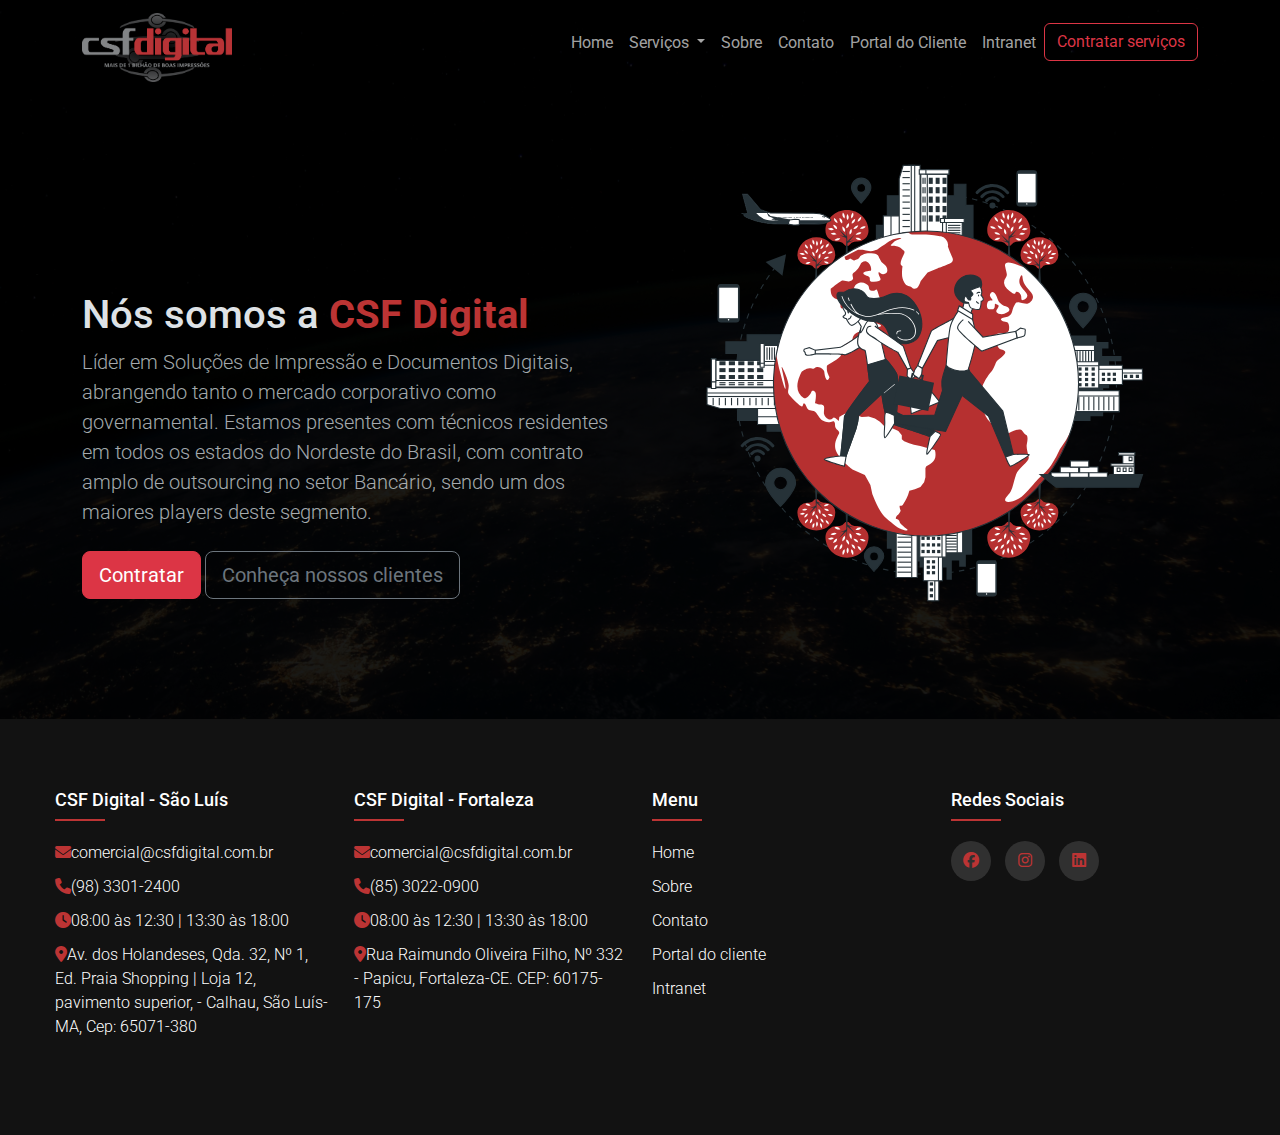
==== index.html @ b8860627 "ultimo commit" ====
<!DOCTYPE html>
<html lang="pt-br" data-bs-theme="dark">
  <head>
    <meta charset="UTF-8" />                                                                                                                                                                                                                                                                                                                                                                                                                                                                                                                                                                                                                                                                                                                                                                                                                                            
    <meta name="viewport" content="width=device-width, initial-scale=1.0" />
    <title>Bootstrap</title>
    <link
      href="https://cdn.jsdelivr.net/npm/bootstrap@5.3.3/dist/css/bootstrap.min.css"
      rel="stylesheet"
      integrity="sha384-QWTKZyjpPEjISv5WaRU9OFeRpok6YctnYmDr5pNlyT2bRjXh0JMhjY6hW+ALEwIH"
      crossorigin="anonymous"
    />
    <link rel="stylesheet" href="./src/css/style.css" />
    <link
      rel="stylesheet"
      href="https://cdnjs.cloudflare.com/ajax/libs/font-awesome/6.5.2/css/all.min.css"
    />
    <link rel="stylesheet" href="https://cdnjs.cloudflare.com/ajax/libs/font-awesome/6.5.2/css/all.min.css">
  </head>

  <body>
    <img  class="bg-img"    src="./src/img/nasa-Q1p7bh3SHj8-unsplash.jpg" alt="bg-img">
    <nav class="navbar navbar-expand-lg  col-12 ">
      <div class="container">
        <!-- Imagem alinhada à esquerda -->
        <a class="navbar-brand" href="./index.html">
          <img
            src="./src/img/logo_black.webp"
            class="img-fluid"
            alt="csf"
            width="150px"
            height="100px"
          />
        </a>
        <button
          class="navbar-toggler"
          type="button"
          data-bs-toggle="collapse"
          data-bs-target="#navbarSupportedContent"
          aria-controls="navbarSupportedContent"
          aria-expanded="false"
          aria-label="Toggle navigation"
        >
          <span class="navbar-toggler-icon"></span>
        </button>
        <!-- Itens de navegação alinhados à direita -->
        <div
          class="collapse navbar-collapse justify-content-end"
          id="navbarSupportedContent"
        >
          <ul class="navbar-nav mb-2 mb-lg-0">
            <li class="nav-item">
              <a class="nav-link " aria-current="page" href="index.html"
                >Home</a
              > 
            </li>
            <li class="nav-item dropdown">
              <a
                class="nav-link dropdown-toggle"
                href="#"
                role="button"
                data-bs-toggle="dropdown"
                aria-expanded="false"
              > 
                Serviços
              </a>
              <ul class="dropdown-menu">
                <li>
                  <a class="dropdown-item" href="./vendaselocacoes.html"
                    >Vendas e Locações</a
                  >
                </li>
                <li>
                  <a class="dropdown-item" href="#">Assistência técnica</a>
                </li>
                <li><a class="dropdown-item" href="#">Processo de GED</a></li>
                <li>
                  <a class="dropdown-item" href="#"
                    >Gerenciamento Impressão e cópia</a
                  >
                </li>
                <li>
                  <a class="dropdown-item" href="#">Impressão com variáveis</a>
                </li>
                <li>
                  <a class="dropdown-item" href="#"
                    >Divisão gráfica (Serviços internos)</a
                  >
                </li>
              </ul>
            </li>
            <li class="nav-item">
              <a class="nav-link" href="#">Sobre</a>
            </li>
            <li class="nav-item">
              <a class="nav-link" href="#">Contato</a>
            </li>
            <li class="nav-item">
              <a
                class="nav-link"
                href="https://psfx.com.br/pws/index.php/pws"
                target="_blank"
                >Portal do Cliente</a
              >
            </li>
            <li class="nav-item">
              <a class="nav-link" href="#">Intranet</a>
            </li>

            <li class="nav-item">
              <button type="button" class="btn btn-outline-danger">
                Contratar serviços
              </button>
            </li>
          </ul>
        </div>
      </div>
    </nav>
    
    <header class="container mt-3" >
      <div class="row">
        <div class="col-12 col-lg-6 order-lg-2">
          <img
            src="./src/img/globalization-animate (1).svg"
            class="img-fluid"
            alt="CSF Digital"
          />
        </div>
        <div class="col-12 col-lg-6 order-lg-1 ml-5">
          <div class="mt-personalizada">
            <h1 class="text-center text-md-start">
              Nós somos a <b><span class="text">CSF Digital</span></b>
            </h1>
          </div>
          <p class="lead text-muted text-md-start text-justify col-12">
            Líder em Soluções de Impressão e Documentos Digitais, abrangendo
            tanto o mercado corporativo como governamental. Estamos presentes
            com técnicos residentes em todos os estados do Nordeste do Brasil,
            com contrato amplo de outsourcing no setor Bancário, sendo um dos
            maiores players deste segmento.
          </p>
          <div class="mt-4 text-center text-md-start mt-personalizada_bottom">
            <button type="button" class="btn btn-danger btn-lg">
              Contratar
            </button>
            <button type="button" class="btn btn-outline-secondary btn-lg">
              Conheça nossos clientes
            </button>
        
        <br>
        <br>
        <br>
        <br>
        <br>
        <br>
        </div>
      </div>
    </header>

    <footer class="footer" >
      <div class="container-footer">
        <div class="row">
          <div class="footer-col"> 
            <h4>CSF Digital - São Luís</h4>
            <ul>
              <li><a href="mailto:comercial@csfdigital.com.br"><i class="fa-solid fa-envelope"></i>comercial@csfdigital.com.br</a></li>
              <li><a href="#"><i class="fa-solid fa-phone"></i>(98) 3301-2400</a></li>
              <li><a href="#"><i class="fa-solid fa-clock"></i>08:00 às 12:30 | 13:30 às 18:00</a></li>
              <li><a href="https://maps.app.goo.gl/wSM857DbcmVR6btE9" target="_blank"><i class="fa-solid fa-location-dot"></i>Av. dos Holandeses, Qda. 32, Nº 1, Ed. Praia Shopping | Loja 12, pavimento superior, - Calhau, São Luís-MA, Cep: 65071-380</a></li>
            </ul>
          </div>
          <div class="footer-col"> 
            <h4>CSF Digital - Fortaleza</h4>
            <ul>
              <li><a href="mailto:comercial@csfdigital.com.br"><i class="fa-solid fa-envelope"></i>comercial@csfdigital.com.br</a></li>
              <li><a href="#"><i class="fa-solid fa-phone"></i>(85) 3022-0900</a></li>
              <li><a href="#"><i class="fa-solid fa-clock"></i>08:00 às 12:30 | 13:30 às 18:00</a></li>
              <li><a href="https://maps.app.goo.gl/uNtnCF7mnA9jyPDcA" target="_blank"><i class="fa-solid fa-location-dot"></i>Rua Raimundo Oliveira Filho, Nº 332 - Papicu, Fortaleza-CE. CEP: 60175-175</a></li>
            </ul>
          </div>
          <div class="footer-col"> 
            <h4>Menu</h4>
            <ul>
              <li><a href="#">Home</a></li>
              <li><a href="#">Sobre</a></li>
              <li><a href="#">Contato</a></li>
              <li><a href="#">Portal do cliente</a></li>
              <li><a href="#">Intranet</a></li>
            </ul>
          </div>
          <div class="footer-col"> 
            <h4>Redes sociais</h4>
            <div class="social-links">
              <a href="https://pt-br.facebook.com/csfdigital/" target="_blank"><i class="fa-brands fa-facebook"></i></a>
              <a href="https://www.instagram.com/csfdigital/" target="_blank"><i class="fa-brands fa-instagram"></i></a>
              <a href="https://br.linkedin.com/company/csfdigital"target="_blank"><i class="fa-brands fa-linkedin"></i></a>

            </div>
           
          </div>

        </div>
      </div>

      <article onclick="backTop();">
        <button class="scrollTop">
        <img src="./src/img/seta-para-cima.png" alt="">
      </button>
  
      </article>
    </footer>
    <script
      src="https://cdn.jsdelivr.net/npm/bootstrap@5.3.3/dist/js/bootstrap.bundle.min.js"
      integrity="sha384-YvpcrYf0tY3lHB60NNkmXc5s9fDVZLESaAA55NDzOxhy9GkcIdslK1eN7N6jIeHz"
      crossorigin="anonymous"
    ></script>
    <script
      src="https://code.jquery.com/jquery-3.3.1.slim.min.js"
      integrity="sha384-q8i/X+965DzO0rT7abK41JStQIAqVgRVzpbzo5smXKp4YfRvH+8abtTE1Pi6jizo"
      crossorigin="anonymous"
    ></script>
    <script
      src="https://cdn.jsdelivr.net/npm/popper.js@1.14.6/dist/umd/popper.min.js"
      integrity="sha384-wHAiFfRlMFy6i5SRaxvfOCifBUQy1xHdJ/yoi7FRNXMRBu5WHdZYu1hA6ZOblgut"
      crossorigin="anonymous"
    ></script>
    <script
      src="https://cdn.jsdelivr.net/npm/bootstrap@4.2.1/dist/js/bootstrap.min.js"
      integrity="sha384-B0UglyR+jN6CkvvICOB2joaf5I4l3gm9GU6Hc1og6Ls7i6U/mkkaduKaBhlAXv9k"
      crossorigin="anonymous"
    ></script>
    <script>
      window.addEventListener('scroll',function(){
        let scroll=document.querySelector('.scrollTop')
          scroll.classList.toggle('active',window.scrollY>450)
      })
      function backTop(){

        window.scrollTo({
          top:0,
          behavior:'smooth'
        })
      }
    </script>

    
   
  </body>
</html>
---- src/css/style.css ----
@import url('https://fonts.googleapis.com/css2?family=Roboto:ital,wght@0,100;0,300;0,400;0,500;0,700;0,900;1,100;1,300;1,400;1,500;1,700;1,900&display=swap');

body {
  overflow-x: hidden;
  font-family: "Roboto", sans-serif;
  line-height: 1.5;
  
  
}



.text {
  color: #bc3434;
}

.text-justify {
  text-align: justify;
}

.mt-personalizada {
  margin-top: 180px;
}

@media screen and (max-width: 982px) {
  .mt-personalizada {
    margin-top: 0px;
  }
}


.nav-link:hover{

  color: #bc3434;
}
*{
  margin: 0;
  padding: 0;
  box-sizing: border-box;
}
.row{
  display: flex;
  flex-wrap: wrap;
}
.container-footer{
  max-width: 1170px;
  
  margin: auto;
}
ul{
  list-style: none;
}
.footer{
  background-color: #121212;
  padding: 70px 0;
}
.footer-col{
  width: 25%;
  
  
}
.footer-col h4{
  font-size: 18px;
  color: #ffffff;
  text-transform: capitalize;
  margin-bottom:30px ;
  font-weight: 500;
  position: relative;
 
}

.footer-col h4::before{
 content: '';
 position: absolute;
 left: 0;
 bottom: -10px;
 background-color: #bc3434;
 height: 2px;
 box-sizing: border-box;
 width: 50px;
}
.footer-col ul li:not(:last-child){
  margin: bottom 10px; ;

}
  ul{
    padding: 0px;
    
  }
.footer-col ul li a{
  font-size: 16px;
  
  color: #bc3434;
  text-decoration: none;
  font-weight: 300;
  color: #ffffff;
  display: block;
  transition: all 0.3s ease;
  
}
.footer-col ul li a:hover{
  color: #bc3434;
  padding-left: 10px;
}
i{
  color: #bc3434;
}
li{
  padding: 0 0 10px 0;
}

.footer-col .social-links a{
display: inline-block;
height: 40px;
width: 40px;
background-color: rgba(255, 255, 255, 0.13);
margin:0 10px 10px 0;
text-align: center;
line-height: 40px;
border-radius: 50%;
color: #ffffff ;
transition: all 0.3s ease;
}
a{
  cursor: pointer;
}
.scrollTop{
  outline: none;
  border: 0;
  background-color: #bc3434;
  width: 60px;
  height: 60px;
  padding: 8px;
  border-radius: 50%;
  display: flex;
  align-items: center;
  justify-content: center;
  position: fixed;
  right: 30px;
  bottom: 30px;
  z-index: 999;
  cursor: pointer;
  opacity: 0;
  visibility: hidden;
  transition: all .4s ease;
}
.scrollTop.active{
  opacity: 1;
  visibility: visible;
  
}
.scrollTop img{
  width: 100%;
  
}

.footer-col .social-links a:hover{
    color:#bc3434;
    background-color: whitesmoke;
}

.bg-img{
  height: 108vh;
  width: 100vw;
  object-fit: cover;
  filter: brightness(10%);
  position: absolute;
  top: 0;
  left: 0;
  z-index: -1;
}
@media (max-width:574px){
  .footer-col{
    width: 100%;
  }
  .btn{
    margin-bottom: 15px;
  }
  .bg-img{
    height: 120vh;  
  }
}
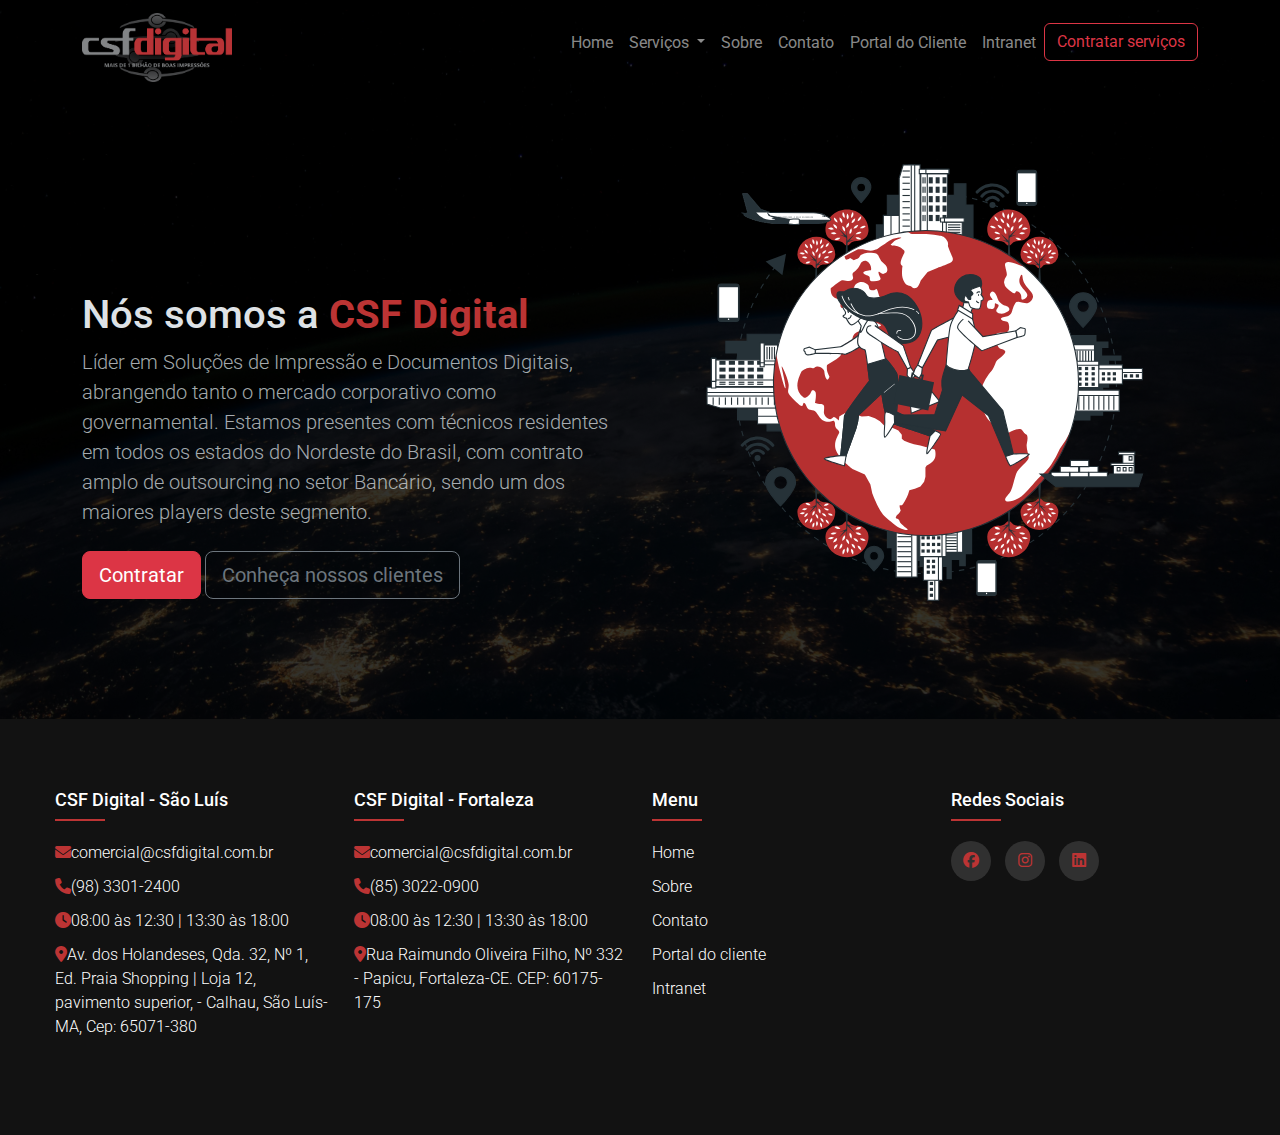
==== commit 293b7b7d: "ultimo commit" ====
--- a/index.html
+++ b/index.html
@@ -20,7 +20,7 @@
 
   <body>
     <img  class="bg-img"    src="./src/img/nasa-Q1p7bh3SHj8-unsplash.jpg" alt="bg-img">
-    <nav class="navbar navbar-expand-lg  col-12 ">
+    <nav class="navbar navbar-expand-lg navbar-dark col-12 ">
       <div class="container">
         <!-- Imagem alinhada à esquerda -->
         <a class="navbar-brand" href="./index.html">
--- a/src/css/style.css
+++ b/src/css/style.css
@@ -165,7 +165,7 @@
   height: 108vh;
   width: 100vw;
   object-fit: cover;
-  filter: brightness(10%);
+  filter: brightness(20%);
   position: absolute;
   top: 0;
   left: 0;
@@ -179,6 +179,7 @@
     margin-bottom: 15px;
   }
   .bg-img{
-    height: 120vh;  
+    height: 200vh;  
+    width: 115vw;
   }
 }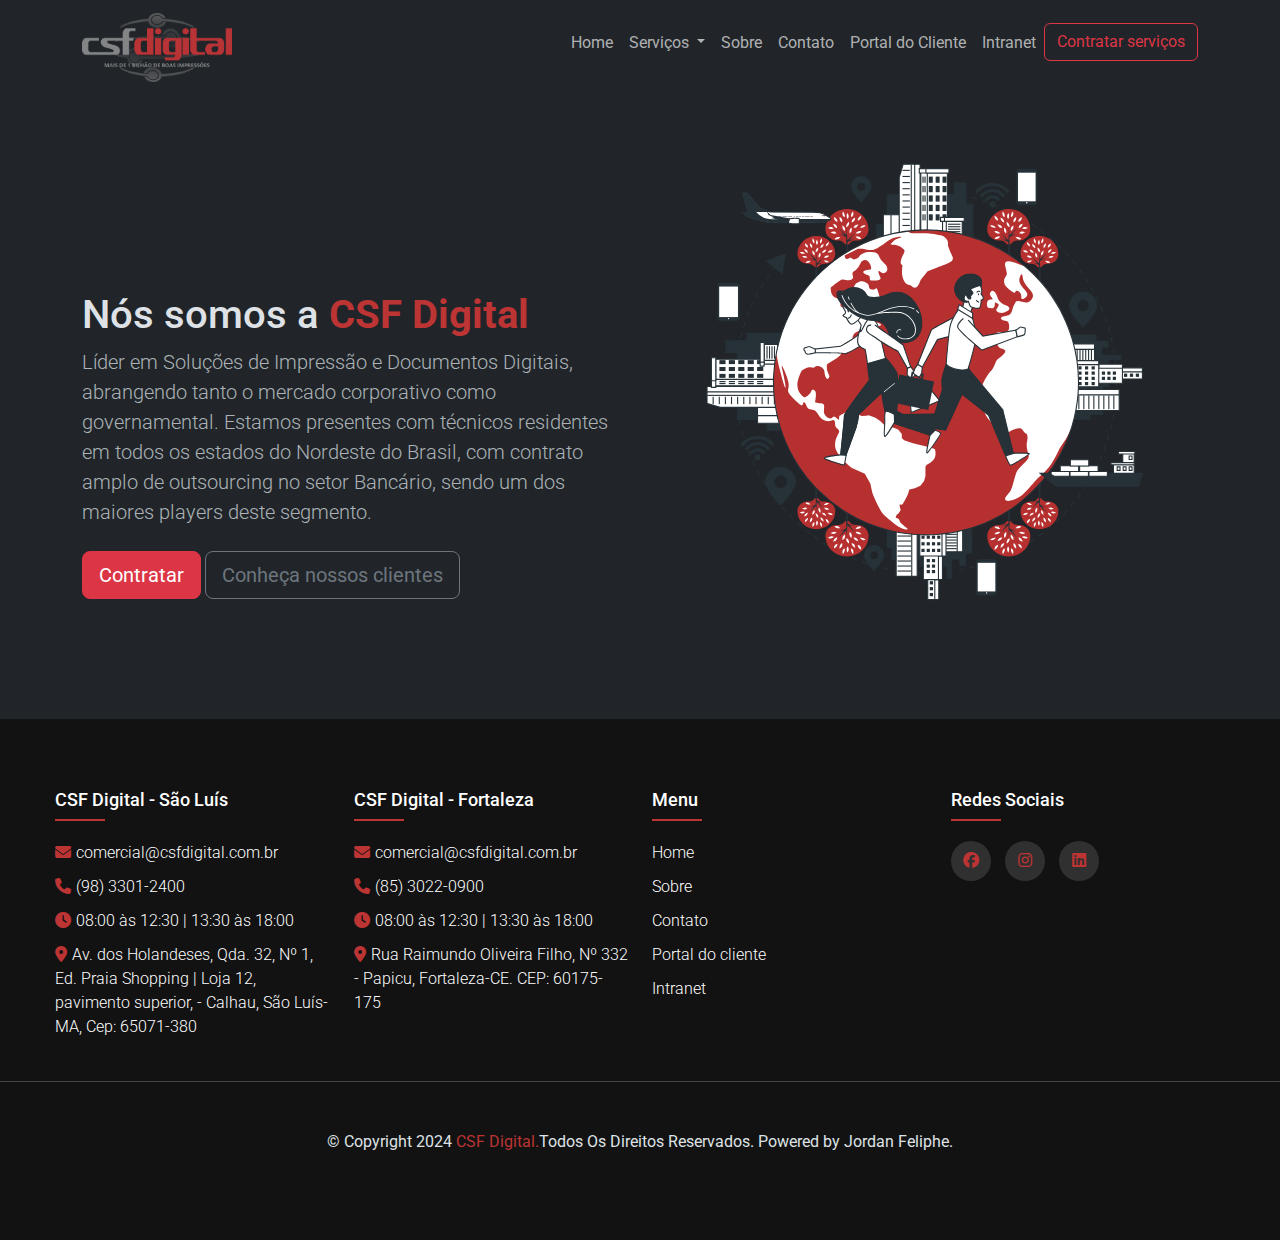
==== commit dd7264ac: "ultimo commit" ====
--- a/index.html
+++ b/index.html
@@ -19,8 +19,8 @@
   </head>
 
   <body>
-    <img  class="bg-img"    src="./src/img/nasa-Q1p7bh3SHj8-unsplash.jpg" alt="bg-img">
-    <nav class="navbar navbar-expand-lg navbar-dark col-12 ">
+  <!----  <img  class="bg-img"    src="./src/img/nasa-Q1p7bh3SHj8-unsplash.jpg" alt="bg-img"> -->
+    <nav class="navbar navbar-expand-lg  col-12 ">
       <div class="container">
         <!-- Imagem alinhada à esquerda -->
         <a class="navbar-brand" href="./index.html">
@@ -191,9 +191,9 @@
           <div class="footer-col"> 
             <h4>Redes sociais</h4>
             <div class="social-links">
-              <a href="https://pt-br.facebook.com/csfdigital/" target="_blank"><i class="fa-brands fa-facebook"></i></a>
-              <a href="https://www.instagram.com/csfdigital/" target="_blank"><i class="fa-brands fa-instagram"></i></a>
-              <a href="https://br.linkedin.com/company/csfdigital"target="_blank"><i class="fa-brands fa-linkedin"></i></a>
+              <a href="https://pt-br.facebook.com/csfdigital/" target="_blank"><i class="fa-brands fa-facebook" id="social-icons"></i></a>
+              <a href="https://www.instagram.com/csfdigital/" target="_blank"><i class="fa-brands fa-instagram"id="social-icons"></i></a>
+              <a href="https://br.linkedin.com/company/csfdigital"target="_blank"><i class="fa-brands fa-linkedin"id="social-icons"></i></a>
 
             </div>
            
@@ -208,7 +208,12 @@
       </button>
   
       </article>
+      <hr>
+      <div class="text-center mt-5" id="copyright">
+        <p>&copy; Copyright 2024 <a href="./index.html">CSF Digital.</a>Todos Os Direitos Reservados. Powered by Jordan Feliphe.</p>
+      </div>
     </footer>
+    
     <script
       src="https://cdn.jsdelivr.net/npm/bootstrap@5.3.3/dist/js/bootstrap.bundle.min.js"
       integrity="sha384-YvpcrYf0tY3lHB60NNkmXc5s9fDVZLESaAA55NDzOxhy9GkcIdslK1eN7N6jIeHz"
--- a/src/css/style.css
+++ b/src/css/style.css
@@ -1,16 +1,10 @@
-
-
-@import url('https://fonts.googleapis.com/css2?family=Roboto:ital,wght@0,100;0,300;0,400;0,500;0,700;0,900;1,100;1,300;1,400;1,500;1,700;1,900&display=swap');
+@import url("https://fonts.googleapis.com/css2?family=Roboto:ital,wght@0,100;0,300;0,400;0,500;0,700;0,900;1,100;1,300;1,400;1,500;1,700;1,900&display=swap");
 
 body {
   overflow-x: hidden;
   font-family: "Roboto", sans-serif;
   line-height: 1.5;
-  
-  
 }
-
-
 
 .text {
   color: #bc3434;
@@ -30,103 +24,98 @@
   }
 }
 
-
-.nav-link:hover{
-
+.nav-link:hover {
   color: #bc3434;
 }
-*{
+* {
   margin: 0;
   padding: 0;
   box-sizing: border-box;
 }
-.row{
+.row {
   display: flex;
   flex-wrap: wrap;
 }
-.container-footer{
+.container-footer {
   max-width: 1170px;
-  
   margin: auto;
 }
-ul{
+ul {
   list-style: none;
 }
-.footer{
+.footer {
   background-color: #121212;
   padding: 70px 0;
 }
-.footer-col{
+.footer-col {
   width: 25%;
-  
-  
 }
-.footer-col h4{
+.footer-col h4 {
   font-size: 18px;
   color: #ffffff;
   text-transform: capitalize;
-  margin-bottom:30px ;
+  margin-bottom: 30px;
   font-weight: 500;
   position: relative;
- 
 }
 
-.footer-col h4::before{
- content: '';
- position: absolute;
- left: 0;
- bottom: -10px;
- background-color: #bc3434;
- height: 2px;
- box-sizing: border-box;
- width: 50px;
+.footer-col h4::before {
+  content: "";
+  position: absolute;
+  left: 0;
+  bottom: -10px;
+  background-color: #bc3434;
+  height: 2px;
+  box-sizing: border-box;
+  width: 50px;
 }
-.footer-col ul li:not(:last-child){
-  margin: bottom 10px; ;
+.footer-col ul li:not(:last-child) {
+  margin: bottom 10px;
+}
+ul {
+  padding: 0px;
+}
+.footer-col ul li a {
+  font-size: 16px;
 
-}
-  ul{
-    padding: 0px;
-    
-  }
-.footer-col ul li a{
-  font-size: 16px;
-  
   color: #bc3434;
   text-decoration: none;
   font-weight: 300;
   color: #ffffff;
   display: block;
   transition: all 0.3s ease;
-  
 }
-.footer-col ul li a:hover{
+.footer-col ul li a:hover {
   color: #bc3434;
   padding-left: 10px;
 }
-i{
+i {
   color: #bc3434;
+  margin-right: 5px;
 }
-li{
+#social-icons {
+  margin-right: 0px;
+}
+li {
   padding: 0 0 10px 0;
 }
 
-.footer-col .social-links a{
-display: inline-block;
-height: 40px;
-width: 40px;
-background-color: rgba(255, 255, 255, 0.13);
-margin:0 10px 10px 0;
-text-align: center;
-line-height: 40px;
-border-radius: 50%;
-color: #ffffff ;
-transition: all 0.3s ease;
+.footer-col .social-links a {
+  display: inline-block;
+  height: 40px;
+  width: 40px;
+  background-color: rgba(255, 255, 255, 0.13);
+  margin: 0 10px 10px 0;
+  text-align: center;
+  line-height: 40px;
+  border-radius: 50%;
+  color: #ffffff;
+  transition: all 0.3s ease;
 }
-a{
+a {
   cursor: pointer;
 }
-.scrollTop{
+.scrollTop {
   outline: none;
   border: 0;
   background-color: #bc3434;
@@ -144,25 +133,23 @@
   cursor: pointer;
   opacity: 0;
   visibility: hidden;
-  transition: all .4s ease;
+  transition: all 0.4s ease;
 }
-.scrollTop.active{
+.scrollTop.active {
   opacity: 1;
   visibility: visible;
-  
 }
-.scrollTop img{
+.scrollTop img {
   width: 100%;
-  
 }
 
-.footer-col .social-links a:hover{
-    color:#bc3434;
-    background-color: whitesmoke;
+.footer-col .social-links a:hover {
+  color: #bc3434;
+  background-color: whitesmoke;
 }
 
-.bg-img{
-  height: 108vh;
+#bg-img {
+  height: 100vh;
   width: 100vw;
   object-fit: cover;
   filter: brightness(20%);
@@ -171,15 +158,35 @@
   left: 0;
   z-index: -1;
 }
-@media (max-width:574px){
-  .footer-col{
+#copyright a {
+  color: #bc3434;
+  text-decoration: none;
+}
+@media (max-width: 574px) {
+  body {
+    overflow: hidden;
+  }
+  .footer-col {
     width: 100%;
   }
-  .btn{
+  .btn {
     margin-bottom: 15px;
   }
-  .bg-img{
-    height: 200vh;  
-    width: 115vw;
+  #bg-img {
+    height: 200vh;
+    width: 100%;
   }
-}+}
+
+@media (max-width: 360px) {
+  .footer-col {
+    width: 100%;
+  }
+  .btn {
+    margin-bottom: 15px;
+  }
+  .bg-img {
+    height: 230vh;
+    width: 100%;
+  }
+}
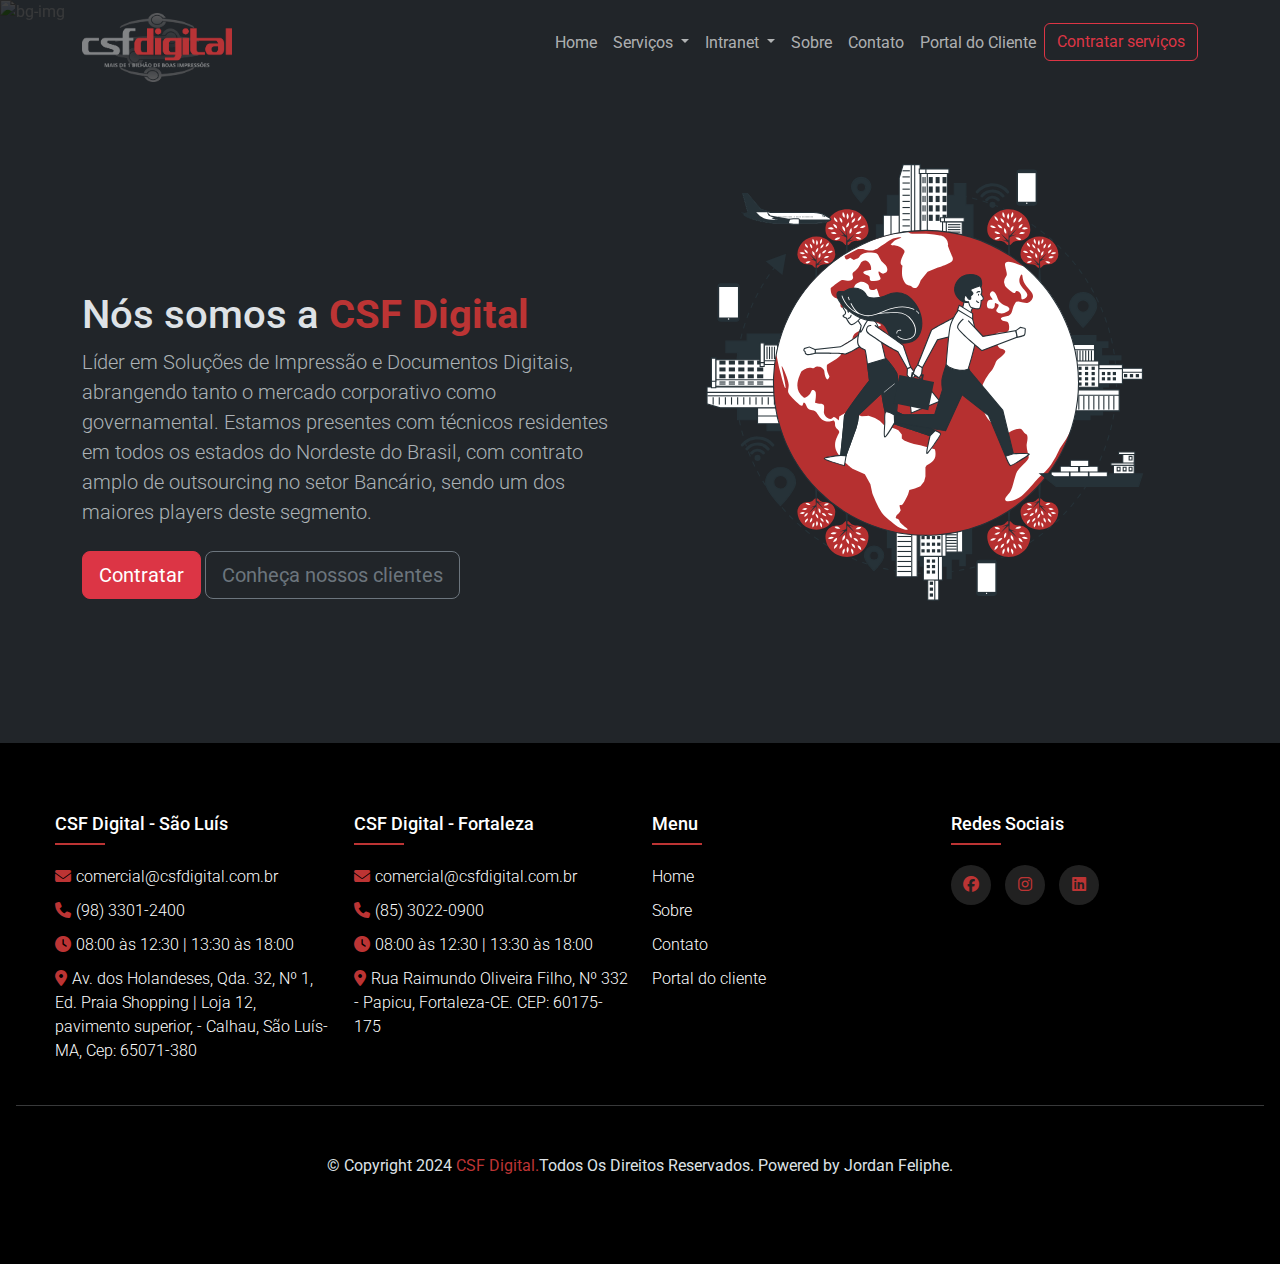
==== commit 35f64f58: "ultimo commit" ====
--- a/index.html
+++ b/index.html
@@ -19,7 +19,7 @@
   </head>
 
   <body>
-  <!----  <img  class="bg-img"    src="./src/img/nasa-Q1p7bh3SHj8-unsplash.jpg" alt="bg-img"> -->
+   <img  class="bg-img"    src="./src/img/3d-digital-landscape-background-with-flowing-grid-with-shallow-focus.webp" alt="bg-img"> 
     <nav class="navbar navbar-expand-lg  col-12 ">
       <div class="container">
         <!-- Imagem alinhada à esquerda -->
@@ -88,6 +88,29 @@
                   >
                 </li>
               </ul>
+              <li class="nav-item dropdown">
+                <a
+                  class="nav-link dropdown-toggle"
+                  href="#"
+                  role="button"
+                  data-bs-toggle="dropdown"
+                  aria-expanded="false"
+                > 
+                  Intranet
+                </a>
+                <ul class="dropdown-menu">
+                  <li>
+                    <a class="dropdown-item" href="https://www.csfdigital.com.br/hesk/" target="_blank"
+                      >Hesk</a
+                    >
+                  </li>
+                  <li>
+                    <a class="dropdown-item" href="http://ws.csfdigital.corp:9292/Account/Login.aspx?ReturnUrl=%2f" target="_blank">Portal de peças e suprimentos</a>
+                  </li>
+                  <li><a class="dropdown-item" href="http://db02.csfdigital.corp:8484/reports/browse/" target="_blank">Report</a></li>
+                 
+                </ul>
+              </li>
             </li>
             <li class="nav-item">
               <a class="nav-link" href="#">Sobre</a>
@@ -103,9 +126,7 @@
                 >Portal do Cliente</a
               >
             </li>
-            <li class="nav-item">
-              <a class="nav-link" href="#">Intranet</a>
-            </li>
+           
 
             <li class="nav-item">
               <button type="button" class="btn btn-outline-danger">
@@ -143,7 +164,7 @@
             <button type="button" class="btn btn-danger btn-lg">
               Contratar
             </button>
-            <button type="button" class="btn btn-outline-secondary btn-lg">
+            <button type="button" class="btn btn-outline-secondary btn-lg" >
               Conheça nossos clientes
             </button>
         
@@ -156,6 +177,20 @@
         </div>
       </div>
     </header>
+    <section id="about" class="about-section-padding">
+      <div class="container">
+        <div class="row">
+          <div class="col-lg-4 col-md-12 col-12">
+            <div class="about-img">
+              <img src="" alt="" class="img-fluid">
+            </div>
+
+          </div>
+        </div>
+      </div>
+
+    </section>
+    
 
     <footer class="footer" >
       <div class="container-footer">
@@ -185,7 +220,7 @@
               <li><a href="#">Sobre</a></li>
               <li><a href="#">Contato</a></li>
               <li><a href="#">Portal do cliente</a></li>
-              <li><a href="#">Intranet</a></li>
+              
             </ul>
           </div>
           <div class="footer-col"> 
@@ -247,8 +282,5 @@
         })
       }
     </script>
-
-    
-   
   </body>
 </html>
--- a/src/css/style.css
+++ b/src/css/style.css
@@ -16,12 +16,6 @@
 
 .mt-personalizada {
   margin-top: 180px;
-}
-
-@media screen and (max-width: 982px) {
-  .mt-personalizada {
-    margin-top: 0px;
-  }
 }
 
 .nav-link:hover {
@@ -44,8 +38,8 @@
   list-style: none;
 }
 .footer {
-  background-color: #121212;
-  padding: 70px 0;
+  background-color: #000000;
+  padding: 70px 16px;
 }
 .footer-col {
   width: 25%;
@@ -148,11 +142,11 @@
   background-color: whitesmoke;
 }
 
-#bg-img {
-  height: 100vh;
+.bg-img {
+  height: 110vh;
   width: 100vw;
   object-fit: cover;
-  filter: brightness(20%);
+  filter: brightness(25%);
   position: absolute;
   top: 0;
   left: 0;
@@ -162,19 +156,23 @@
   color: #bc3434;
   text-decoration: none;
 }
+
+@media screen and (max-width: 982px) {
+  .mt-personalizada {
+    margin-top: 0px;
+  }
+}
+
 @media (max-width: 574px) {
-  body {
-    overflow: hidden;
-  }
   .footer-col {
-    width: 100%;
+    width: 100vw;
   }
   .btn {
     margin-bottom: 15px;
   }
-  #bg-img {
+  .bg-img {
     height: 200vh;
-    width: 100%;
+    width: 100vw;
   }
 }
 
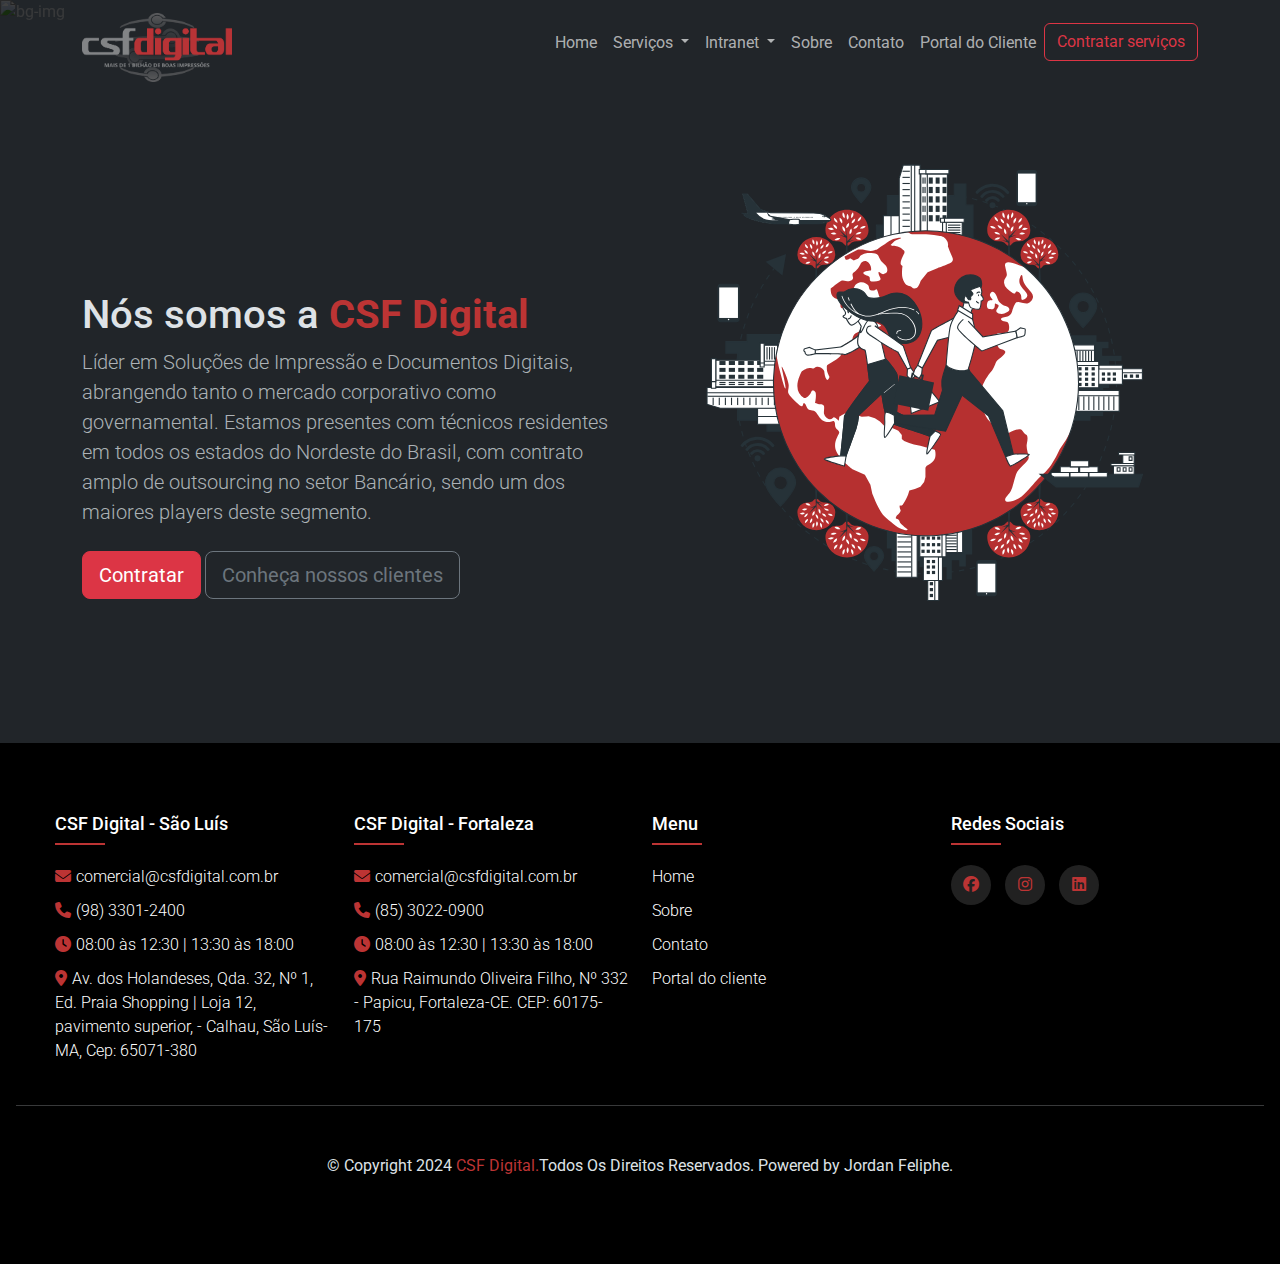
==== commit 0d5dd090: "ultimo commit" ====
--- a/index.html
+++ b/index.html
@@ -3,7 +3,7 @@
   <head>
     <meta charset="UTF-8" />                                                                                                                                                                                                                                                                                                                                                                                                                                                                                                                                                                                                                                                                                                                                                                                                                                            
     <meta name="viewport" content="width=device-width, initial-scale=1.0" />
-    <title>Bootstrap</title>
+    <title>CSF Digital - Soluções de impressão</title>
     <link
       href="https://cdn.jsdelivr.net/npm/bootstrap@5.3.3/dist/css/bootstrap.min.css"
       rel="stylesheet"
@@ -16,9 +16,16 @@
       href="https://cdnjs.cloudflare.com/ajax/libs/font-awesome/6.5.2/css/all.min.css"
     />
     <link rel="stylesheet" href="https://cdnjs.cloudflare.com/ajax/libs/font-awesome/6.5.2/css/all.min.css">
+    <link rel="stylesheet" href="./src/js/scripts.js">
   </head>
 
   <body>
+    <div class="spinner-wrapper">
+      <div class="spinner-border text-light" role="status">
+        <span class="visually-hidden">Loading...</span>
+      </div>
+
+    </div>
    <img  class="bg-img"    src="./src/img/3d-digital-landscape-background-with-flowing-grid-with-shallow-focus.webp" alt="bg-img"> 
     <nav class="navbar navbar-expand-lg  col-12 ">
       <div class="container">
@@ -105,10 +112,13 @@
                     >
                   </li>
                   <li>
-                    <a class="dropdown-item" href="http://ws.csfdigital.corp:9292/Account/Login.aspx?ReturnUrl=%2f" target="_blank">Portal de peças e suprimentos</a>
+                    <a class="dropdown-item" href="http://ws.csfdigital.corp:9292/Account/Login.aspx?ReturnUrl=%2f" target="_blank">PPS (Interno)</a>
                   </li>
-                  <li><a class="dropdown-item" href="http://db02.csfdigital.corp:8484/reports/browse/" target="_blank">Report</a></li>
-                 
+                  <li>
+                    <a class="dropdown-item" href="http://177.19.130.212:9292/Account/Login.aspx?ReturnUrl=%2" target="_blank">PPS (Externo)</a>
+                  </li>
+                  <li><a class="dropdown-item" href="http://db02.csfdigital.corp:8484/reports/browse/" target="_blank">Report(Interno)</a></li>
+                  <li><a class="dropdown-item" href="http://177.19.130.212:8484/reports/browse/" target="_blank">Report(Externo)</a></li>
                 </ul>
               </li>
             </li>
@@ -282,5 +292,17 @@
         })
       }
     </script>
+    <script>
+      const spinnerWrapperEl = document.querySelector(".spinner-wrapper");
+     window.addEventListener('load',() => {
+      spinnerWrapperEl.style.opacity = '0';
+      setTimeout(()=>{
+        spinnerWrapperEl.style.display = 'none'
+      },200);
+     });
+      
+     
+
+    </script>
   </body>
 </html>
--- a/src/css/style.css
+++ b/src/css/style.css
@@ -1,10 +1,30 @@
 @import url("https://fonts.googleapis.com/css2?family=Roboto:ital,wght@0,100;0,300;0,400;0,500;0,700;0,900;1,100;1,300;1,400;1,500;1,700;1,900&display=swap");
-
+* {
+  margin: 0;
+  padding: 0;
+  box-sizing: border-box;
+}
 body {
   overflow-x: hidden;
   font-family: "Roboto", sans-serif;
   line-height: 1.5;
 }
+.spinner-wrapper {
+  background-color: #bc3434;
+  position: fixed;
+  top: 0;
+  width: 100%;
+  height: 100%;
+  z-index: 9999;
+  display: flex;
+  justify-content: center;
+  align-items: center;
+  transition: all 0.2s;
+}
+.spinner-border {
+  width: 100px;
+  height: 100px;
+}
 
 .text {
   color: #bc3434;
@@ -21,11 +41,7 @@
 .nav-link:hover {
   color: #bc3434;
 }
-* {
-  margin: 0;
-  padding: 0;
-  box-sizing: border-box;
-}
+
 .row {
   display: flex;
   flex-wrap: wrap;
@@ -143,7 +159,7 @@
 }
 
 .bg-img {
-  height: 110vh;
+  height: 130vh;
   width: 100vw;
   object-fit: cover;
   filter: brightness(25%);
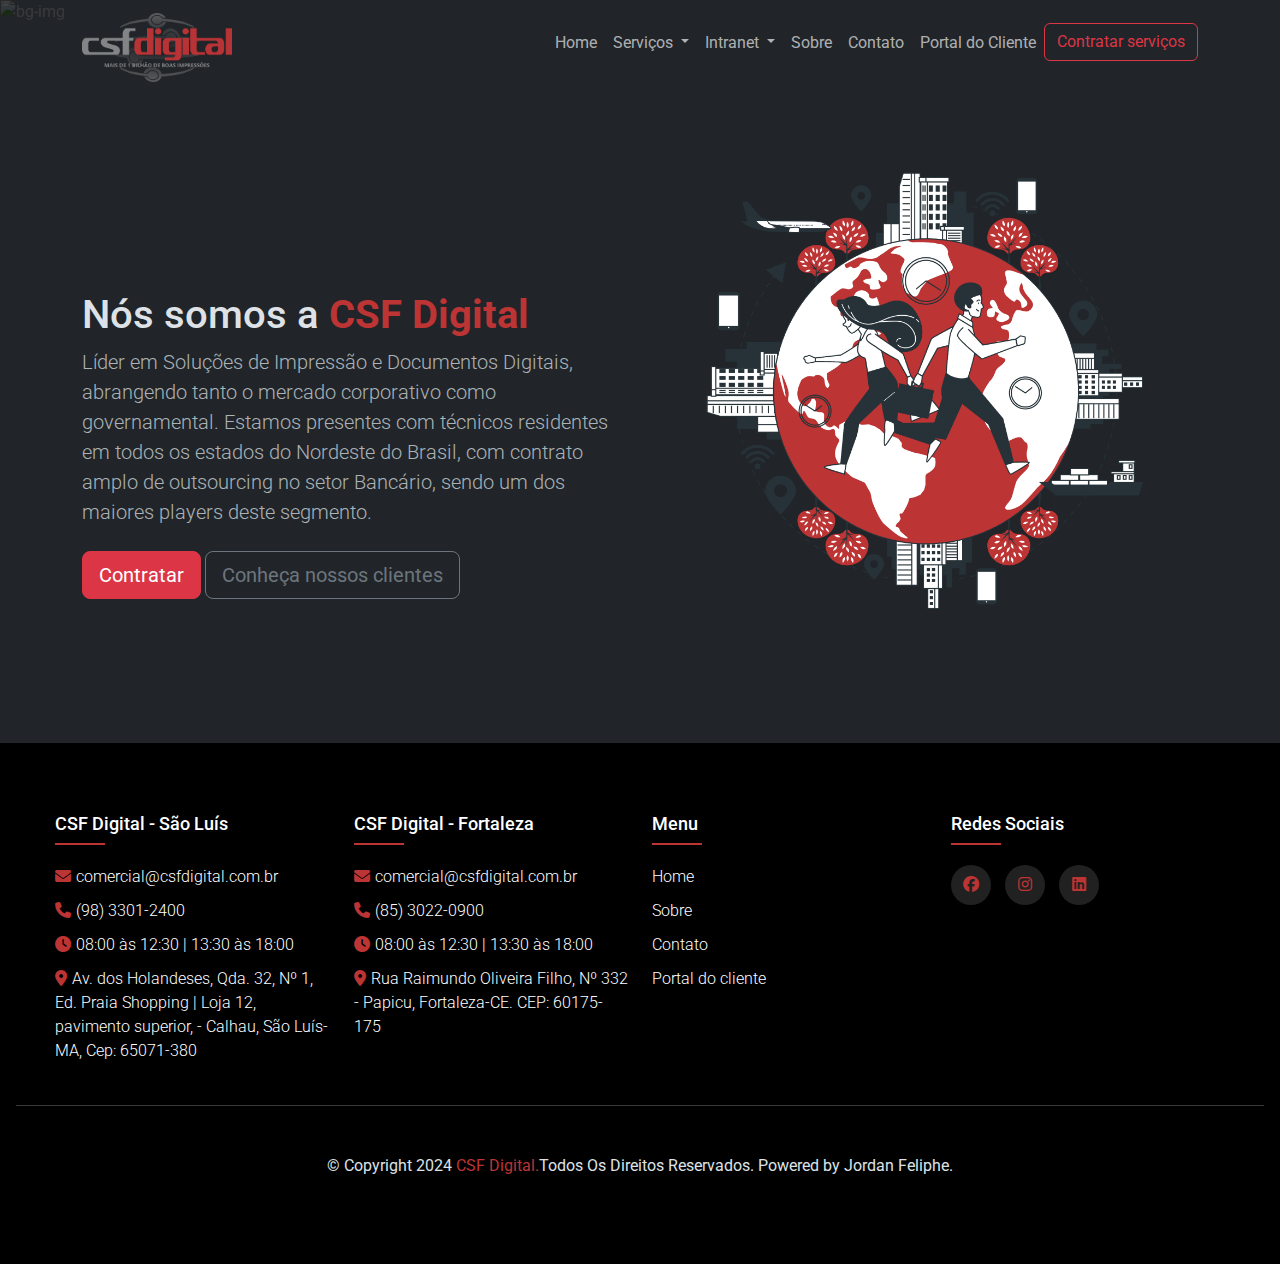
==== commit ce7bad60: "ultimo commit" ====
--- a/index.html
+++ b/index.html
@@ -152,7 +152,7 @@
       <div class="row">
         <div class="col-12 col-lg-6 order-lg-2">
           <img
-            src="./src/img/globalization-animate (1).svg"
+            src="./src/img/Globalization-bro-_1_.webp"
             class="img-fluid"
             alt="CSF Digital"
           />
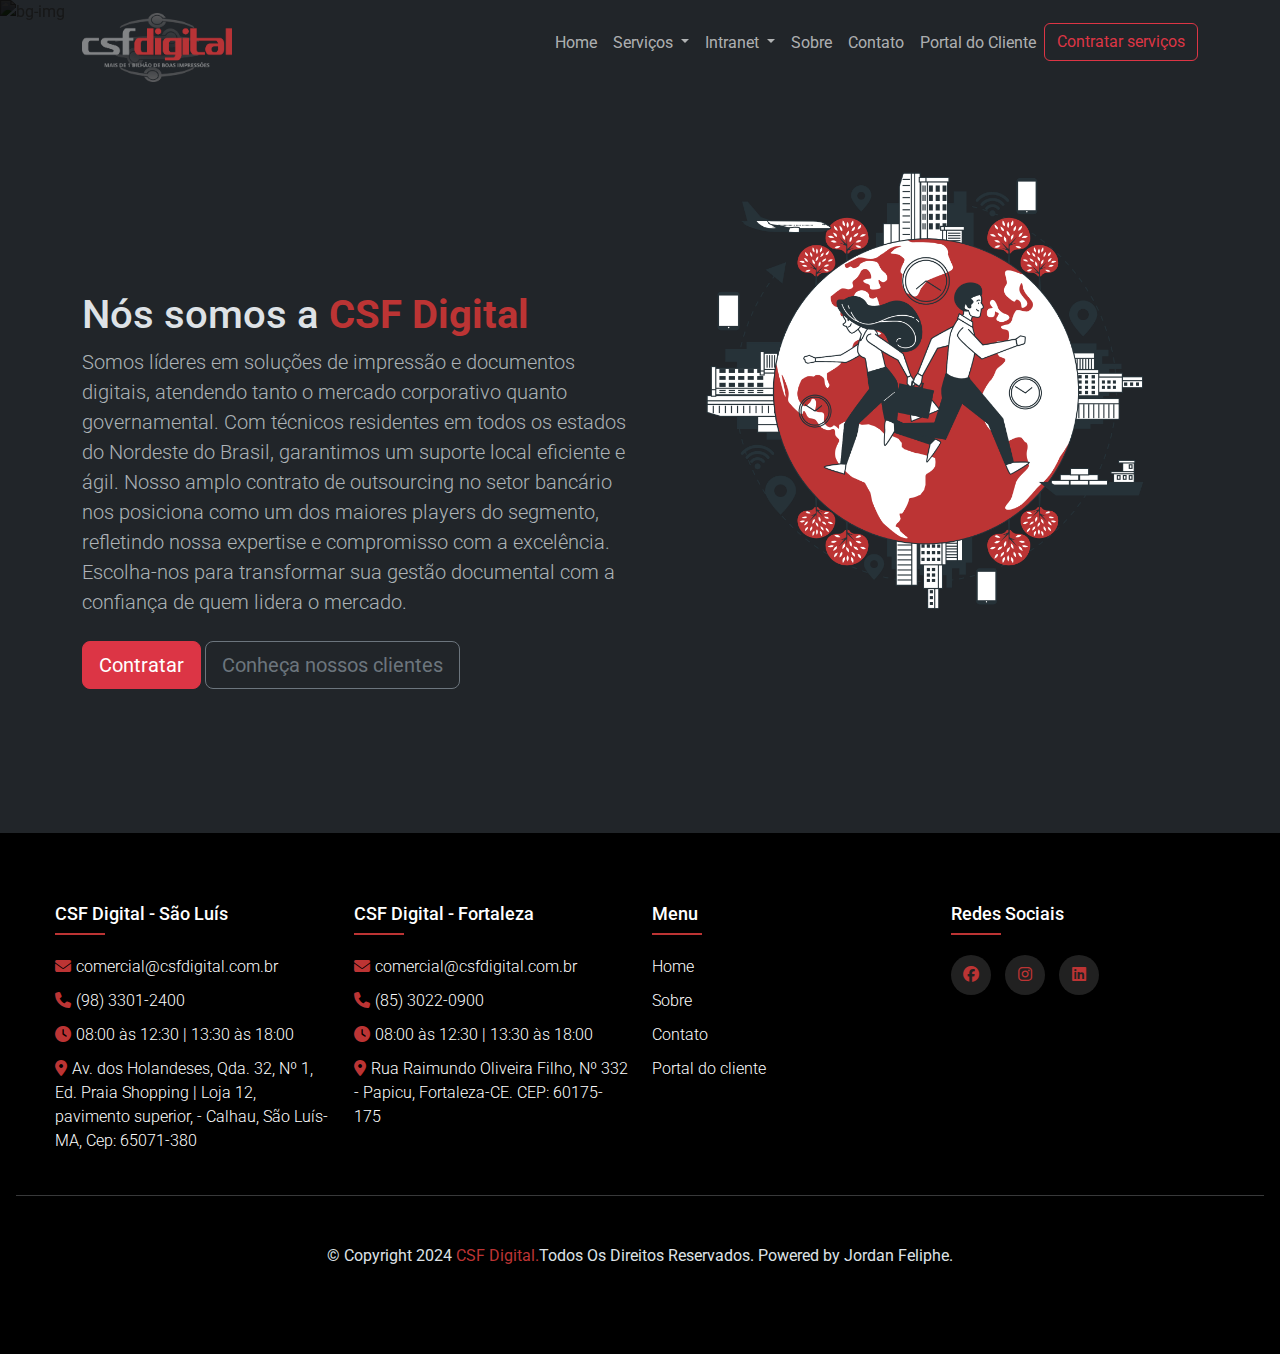
==== commit 36b04810: "ultimo commit" ====
--- a/index.html
+++ b/index.html
@@ -17,6 +17,7 @@
     />
     <link rel="stylesheet" href="https://cdnjs.cloudflare.com/ajax/libs/font-awesome/6.5.2/css/all.min.css">
     <link rel="stylesheet" href="./src/js/scripts.js">
+    <link rel="icon" type="image/png" href="./src/img/2c6f69bdf78de3fd1f47fe4231280559-_1_.ico">
   </head>
 
   <body>
@@ -78,19 +79,19 @@
                   >
                 </li>
                 <li>
-                  <a class="dropdown-item" href="#">Assistência técnica</a>
-                </li>
-                <li><a class="dropdown-item" href="#">Processo de GED</a></li>
-                <li>
-                  <a class="dropdown-item" href="#"
+                  <a class="dropdown-item" href="./assistenciatecnica.html">Assistência técnica</a>
+                </li>
+                <li><a class="dropdown-item" href="./processosged.html">Processo de GED</a></li>
+                <li>
+                  <a class="dropdown-item" href="./gerenciamento.html"
                     >Gerenciamento Impressão e cópia</a
                   >
                 </li>
                 <li>
-                  <a class="dropdown-item" href="#">Impressão com variáveis</a>
-                </li>
-                <li>
-                  <a class="dropdown-item" href="#"
+                  <a class="dropdown-item" href="./impressaocomdadosvariaveis.html">Impressão com variáveis</a>
+                </li>
+                <li>
+                  <a class="dropdown-item" href="./divisaografica.html"
                     >Divisão gráfica (Serviços internos)</a
                   >
                 </li>
@@ -164,11 +165,7 @@
             </h1>
           </div>
           <p class="lead text-muted text-md-start text-justify col-12">
-            Líder em Soluções de Impressão e Documentos Digitais, abrangendo
-            tanto o mercado corporativo como governamental. Estamos presentes
-            com técnicos residentes em todos os estados do Nordeste do Brasil,
-            com contrato amplo de outsourcing no setor Bancário, sendo um dos
-            maiores players deste segmento.
+            Somos líderes em soluções de impressão e documentos digitais, atendendo tanto o mercado corporativo quanto governamental. Com técnicos residentes em todos os estados do Nordeste do Brasil, garantimos um suporte local eficiente e ágil. Nosso amplo contrato de outsourcing no setor bancário nos posiciona como um dos maiores players do segmento, refletindo nossa expertise e compromisso com a excelência. Escolha-nos para transformar sua gestão documental com a confiança de quem lidera o mercado.
           </p>
           <div class="mt-4 text-center text-md-start mt-personalizada_bottom">
             <button type="button" class="btn btn-danger btn-lg">
--- a/src/css/style.css
+++ b/src/css/style.css
@@ -162,7 +162,7 @@
   height: 130vh;
   width: 100vw;
   object-fit: cover;
-  filter: brightness(25%);
+  filter: brightness(10%);
   position: absolute;
   top: 0;
   left: 0;
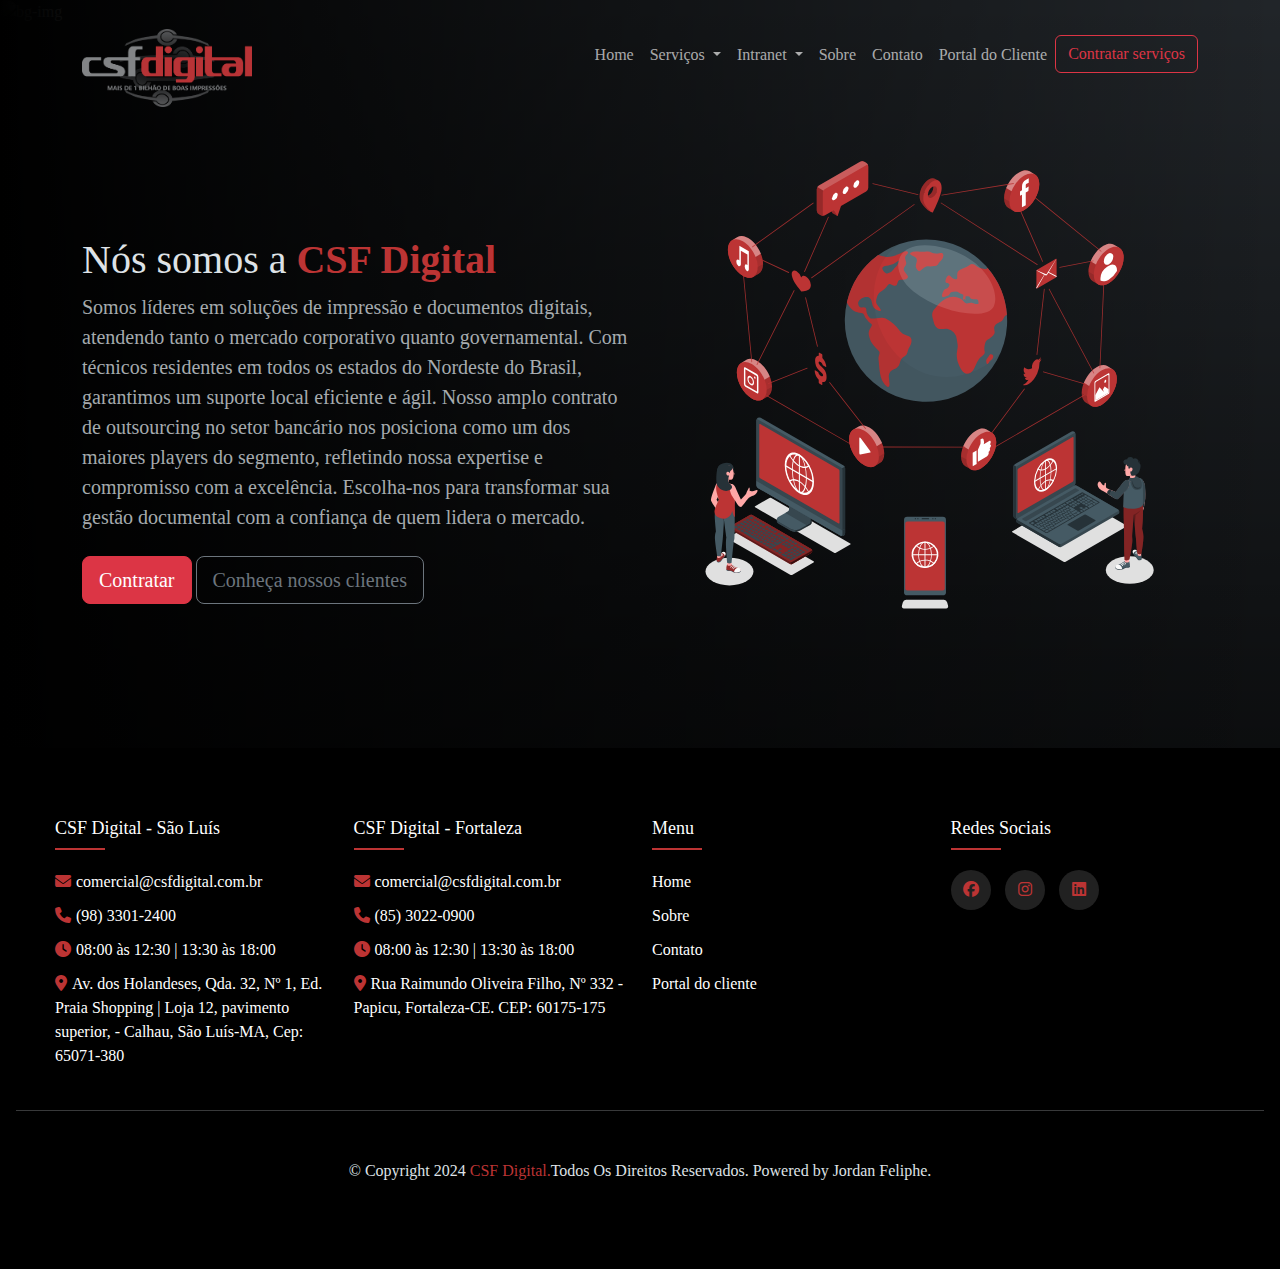
==== commit a01306a3: "ultimo commit" ====
--- a/index.html
+++ b/index.html
@@ -27,6 +27,7 @@
       </div>
 
     </div>
+    <div class="overlay"></div>
    <img  class="bg-img"    src="./src/img/3d-digital-landscape-background-with-flowing-grid-with-shallow-focus.webp" alt="bg-img"> 
     <nav class="navbar navbar-expand-lg  col-12 ">
       <div class="container">
@@ -34,10 +35,10 @@
         <a class="navbar-brand" href="./index.html">
           <img
             src="./src/img/logo_black.webp"
-            class="img-fluid"
+            class="img-fluid mt-3"
             alt="csf"
-            width="150px"
-            height="100px"
+            width="170px"
+            height="120px"
           />
         </a>
         <button
@@ -127,7 +128,7 @@
               <a class="nav-link" href="#">Sobre</a>
             </li>
             <li class="nav-item">
-              <a class="nav-link" href="#">Contato</a>
+              <a class="nav-link" href="./contato.html">Contato</a>
             </li>
             <li class="nav-item">
               <a
@@ -140,9 +141,10 @@
            
 
             <li class="nav-item">
-              <button type="button" class="btn btn-outline-danger">
+              <a href="./contato.html"><button type="button" class="btn btn-outline-danger">
                 Contratar serviços
-              </button>
+              </button></a>
+              
             </li>
           </ul>
         </div>
@@ -153,9 +155,9 @@
       <div class="row">
         <div class="col-12 col-lg-6 order-lg-2">
           <img
-            src="./src/img/Globalization-bro-_1_.webp"
+            src="./src/img/online-world-animate.svg"
             class="img-fluid"
-            alt="CSF Digital"
+            alt="CSF Digital" id="imagem-personalizada"
           />
         </div>
         <div class="col-12 col-lg-6 order-lg-1 ml-5">
@@ -168,9 +170,10 @@
             Somos líderes em soluções de impressão e documentos digitais, atendendo tanto o mercado corporativo quanto governamental. Com técnicos residentes em todos os estados do Nordeste do Brasil, garantimos um suporte local eficiente e ágil. Nosso amplo contrato de outsourcing no setor bancário nos posiciona como um dos maiores players do segmento, refletindo nossa expertise e compromisso com a excelência. Escolha-nos para transformar sua gestão documental com a confiança de quem lidera o mercado.
           </p>
           <div class="mt-4 text-center text-md-start mt-personalizada_bottom">
-            <button type="button" class="btn btn-danger btn-lg">
+            <a href="./contato.html"> <button type="button" class="btn btn-danger btn-lg">
               Contratar
-            </button>
+            </button></a>
+           
             <button type="button" class="btn btn-outline-secondary btn-lg" >
               Conheça nossos clientes
             </button>
@@ -223,10 +226,10 @@
           <div class="footer-col"> 
             <h4>Menu</h4>
             <ul>
-              <li><a href="#">Home</a></li>
+              <li><a href="./index.html">Home</a></li>
               <li><a href="#">Sobre</a></li>
-              <li><a href="#">Contato</a></li>
-              <li><a href="#">Portal do cliente</a></li>
+              <li><a href="./contato.html">Contato</a></li>
+              <li><a href="https://psfx.com.br/pws/index.php/pws">Portal do cliente</a></li>
               
             </ul>
           </div>
--- a/src/css/style.css
+++ b/src/css/style.css
@@ -1,4 +1,6 @@
 @import url("https://fonts.googleapis.com/css2?family=Roboto:ital,wght@0,100;0,300;0,400;0,500;0,700;0,900;1,100;1,300;1,400;1,500;1,700;1,900&display=swap");
+@import url("https://fonts.cdnfonts.com/css/myriad-pro");
+
 * {
   margin: 0;
   padding: 0;
@@ -6,9 +8,10 @@
 }
 body {
   overflow-x: hidden;
-  font-family: "Roboto", sans-serif;
+  font-family: "";
   line-height: 1.5;
 }
+
 .spinner-wrapper {
   background-color: #bc3434;
   position: fixed;
@@ -35,7 +38,7 @@
 }
 
 .mt-personalizada {
-  margin-top: 180px;
+  margin-top: 100px;
 }
 
 .nav-link:hover {
@@ -124,6 +127,10 @@
 }
 a {
   cursor: pointer;
+  font-family: "MyriadPro";
+}
+p {
+  font-family: "MyriadPro";
 }
 .scrollTop {
   outline: none;
@@ -162,17 +169,95 @@
   height: 130vh;
   width: 100vw;
   object-fit: cover;
-  filter: brightness(10%);
   position: absolute;
   top: 0;
   left: 0;
+  z-index: -2;
+}
+.overlay {
+  position: absolute;
+  top: 0;
+  left: 0;
+  width: 100%;
+  height: 130vh;
+  pointer-events: none;
   z-index: -1;
+  background: linear-gradient(
+      to right,
+      rgba(0, 0, 0, 1),
+      rgba(255, 255, 255, 0)
+    ),
+    linear-gradient(to top, rgba(0, 0, 0, 1), rgba(0, 0, 0, 0));
 }
 #copyright a {
   color: #bc3434;
   text-decoration: none;
 }
 
+#imagem-personalizada {
+  width: 600px;
+  height: 600px;
+  margin-top: -20px;
+}
+
+#imagem-personalizada2 {
+  margin-right: 20px;
+  margin-bottom: 40px;
+}
+#contato-perssonalizado {
+  margin-top: -70px;
+}
+.form label,
+.form input,
+.form textarea,
+.form button {
+  display: block;
+  width: 100%;
+}
+
+.form label {
+  color: aqua;
+  line-height: 1;
+  margin-bottom: 0.5rem;
+}
+.form input,
+.form textarea {
+  font: inherit;
+  padding: 0.8rem;
+  margin-top: 1rem;
+  border-radius: 20px;
+  border: 1px solid transparent;
+  transition: border-color, box-shadow 0.2s;
+}
+.form textarea {
+  min-height: 13rem;
+  resize: vertical;
+}
+.form input:hover,
+.form input:focus,
+.form textarea:hover,
+.form textarea:focus {
+  outline: none;
+  border-color: #bc3434;
+  box-shadow: 0 0 0 0.3px #bc3434;
+}
+.form button {
+  display: block;
+  padding: 1rem;
+  background-color: #191717;
+  color: whitesmoke;
+  font: inherit;
+  cursor: pointer;
+  border: none;
+  border-radius: 10px;
+  margin-top: 20px;
+  transition: 0.2s;
+}
+.form button:hover,
+.form button:focus {
+  outline: none;
+  background-color: #bc3434;
+}
 @media screen and (max-width: 982px) {
   .mt-personalizada {
     margin-top: 0px;
@@ -190,6 +275,15 @@
     height: 200vh;
     width: 100vw;
   }
+  .form-container {
+    margin-top: 50px;
+    margin-left: 10px;
+    width: 350px;
+    height: 400px;
+  }
+  .overlay {
+    height: 200vh;
+  }
 }
 
 @media (max-width: 360px) {
@@ -203,4 +297,10 @@
     height: 230vh;
     width: 100%;
   }
-}
+  .form-container {
+    margin-top: 20px;
+    margin-left: 10px;
+    width: 350px;
+    height: 400px;
+  }
+}
